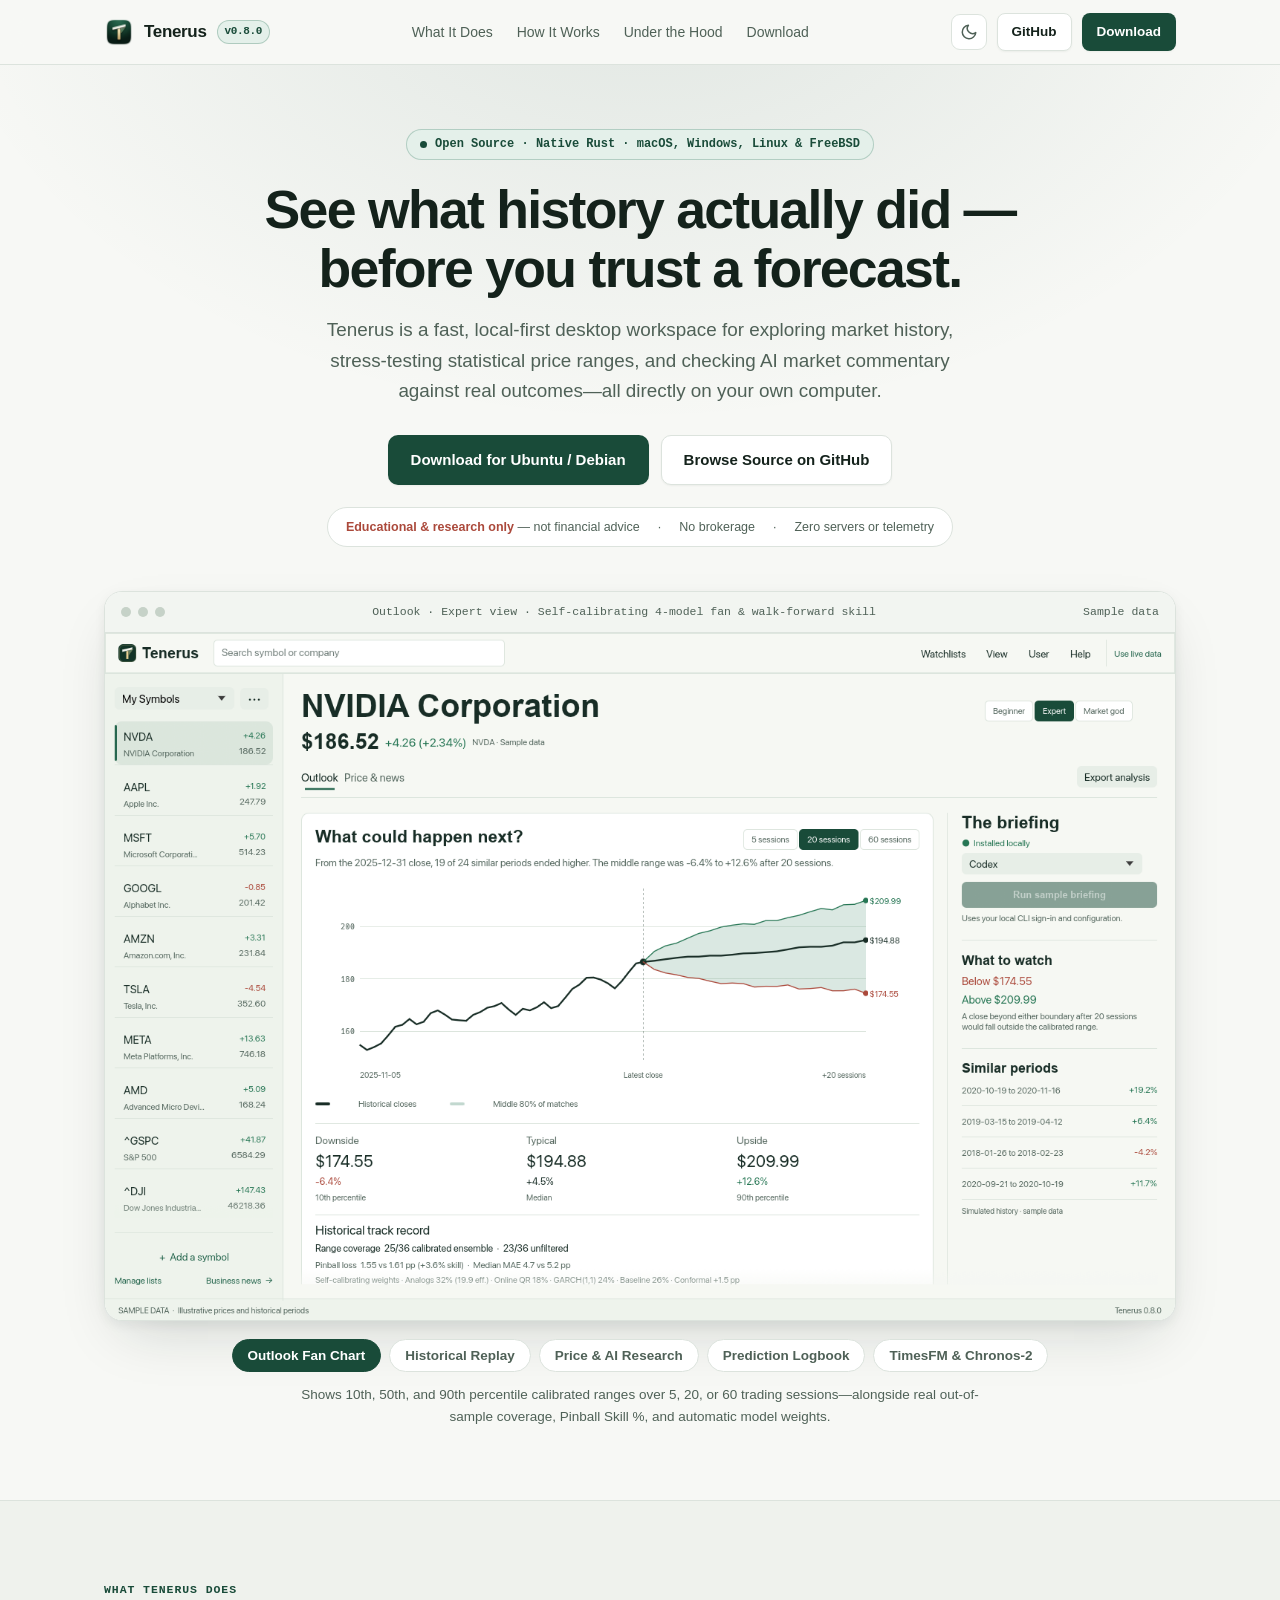
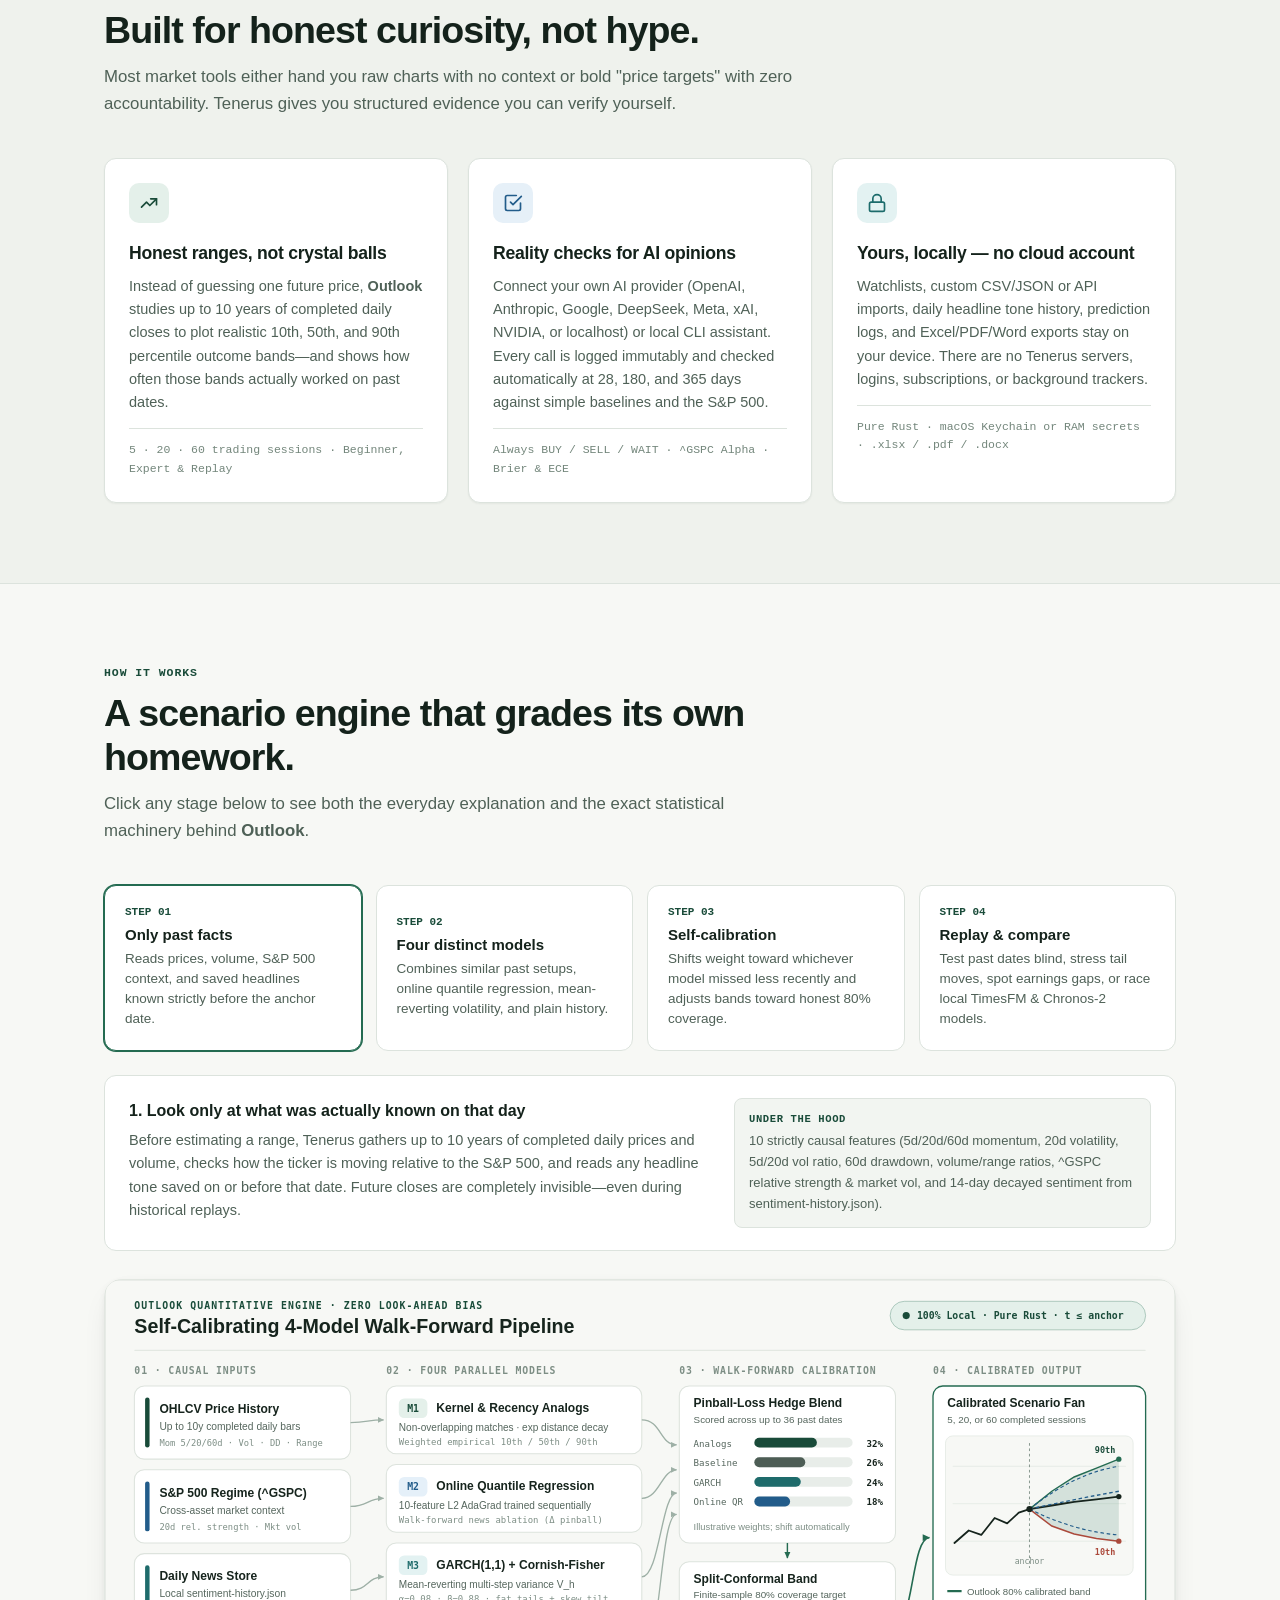
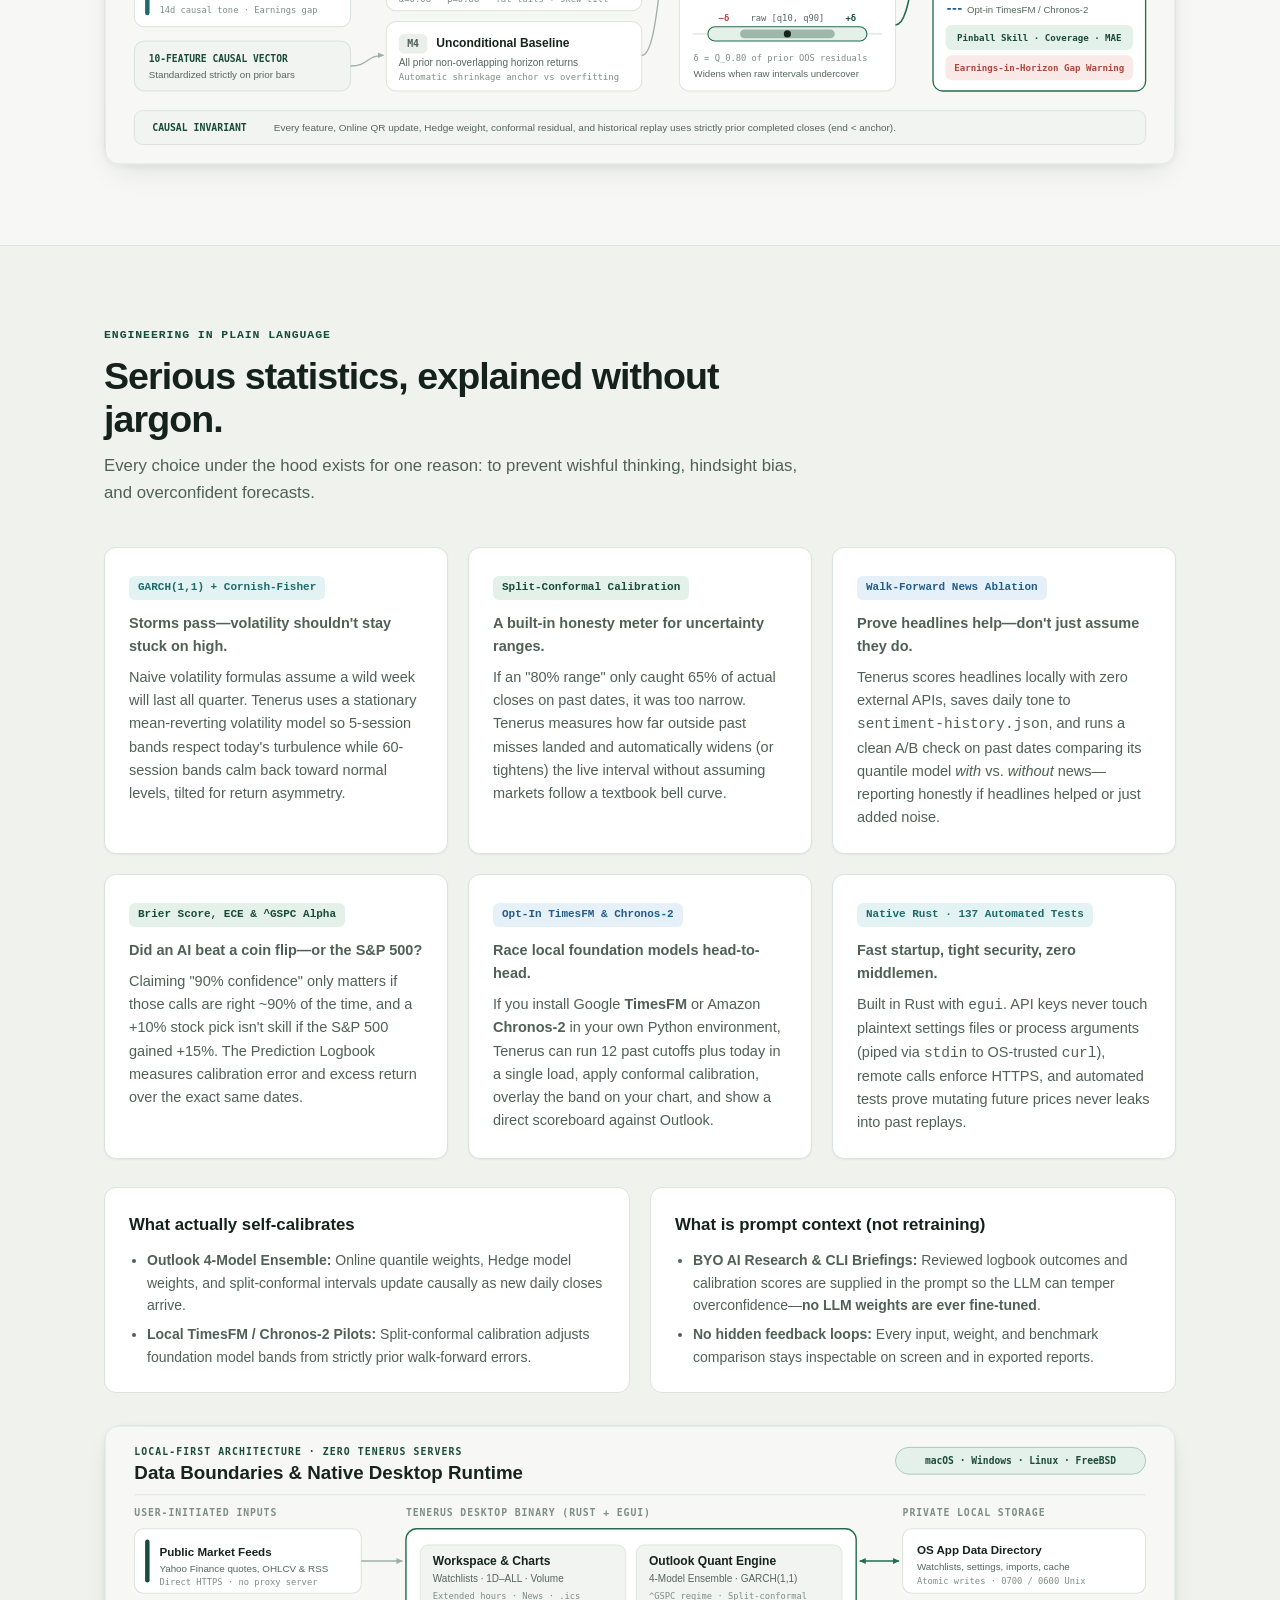
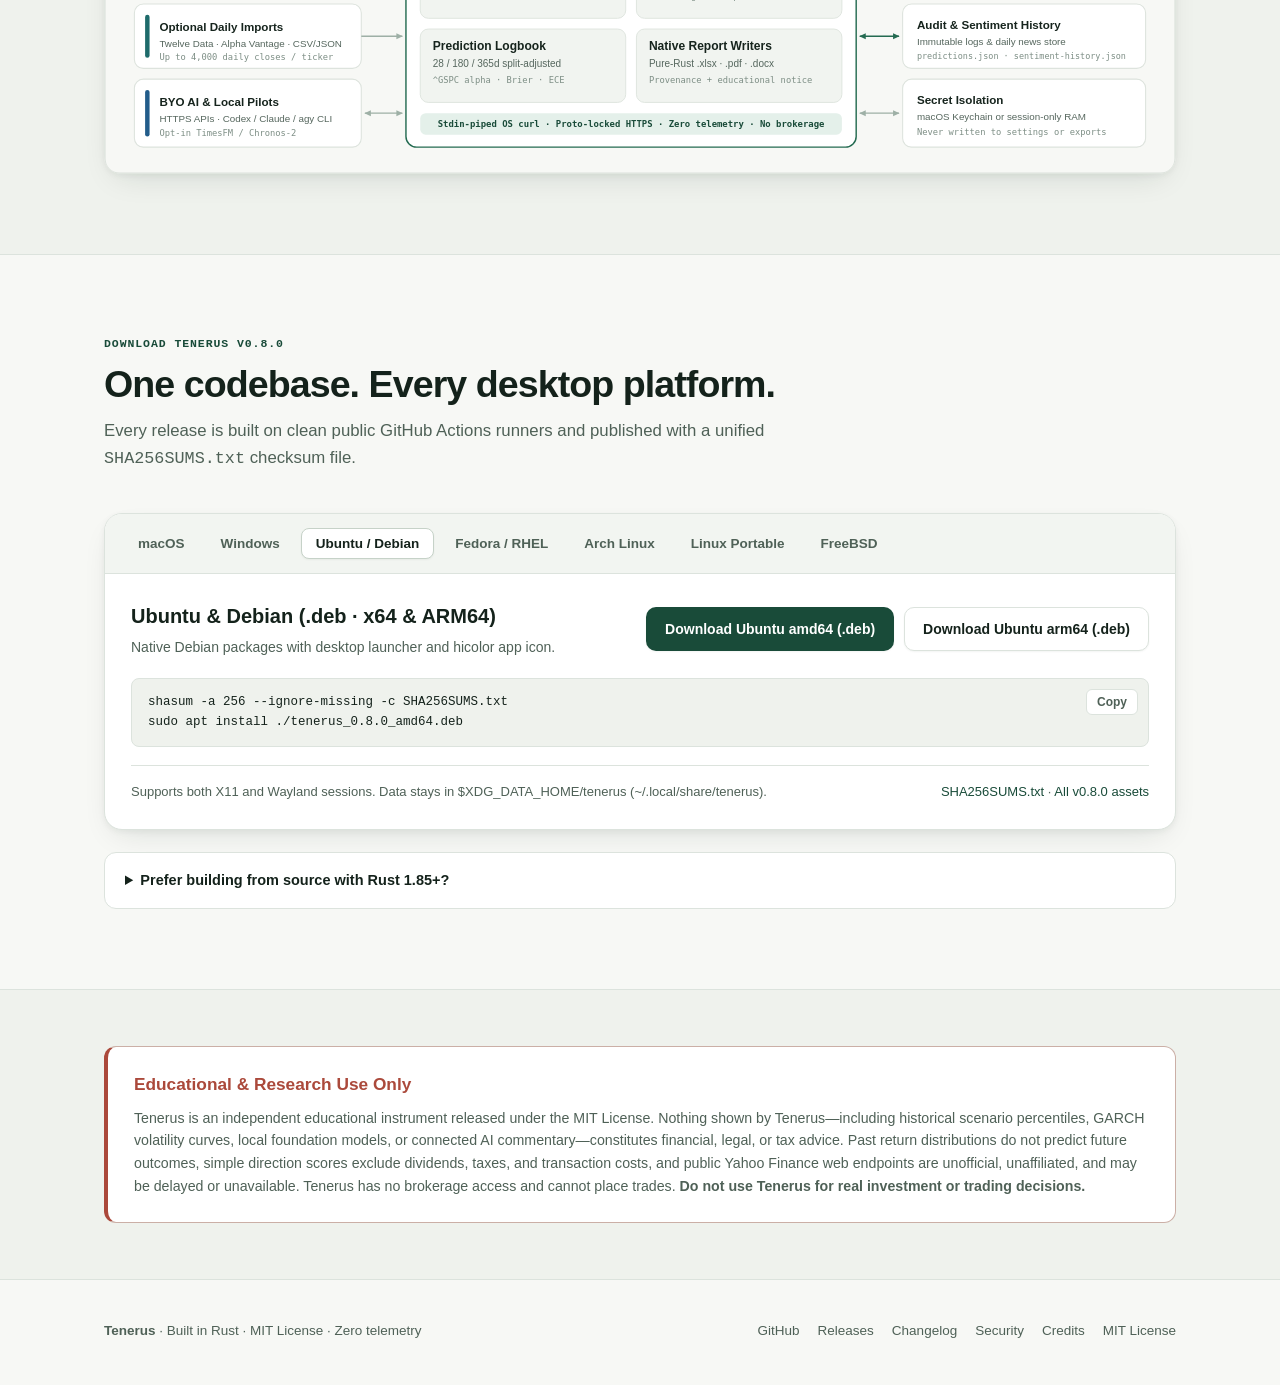
==== docs/index.html @ c1ab37b1 "Add GitHub Pages landing site in docs/ with interactive walkthrough and OS-aware downloads" ====
<!DOCTYPE html>
<html lang="en">
<head>
  <meta charset="utf-8" />
  <meta name="viewport" content="width=device-width, initial-scale=1" />
  <title>Tenerus — Local-First Market Research &amp; Self-Calibrating Scenario Workspace</title>
  <meta name="description" content="Explore historical price patterns, test self-calibrating statistical ranges out-of-sample, and audit AI market commentary against transparent baselines — locally in Rust on macOS, Windows, Linux, and FreeBSD. Educational use only." />
  <meta property="og:title" content="Tenerus — Local-First Market Research Workspace" />
  <meta property="og:description" content="Self-calibrating 4-model historical scenarios, Prediction Logbook with S&amp;P 500 alpha, and opt-in local TimesFM &amp; Chronos-2 pilots. Open source · MIT · Educational use only." />
  <meta property="og:type" content="website" />
  <meta property="og:url" content="https://bnelabs.github.io/tenerus/" />
  <meta property="og:image" content="https://bnelabs.github.io/tenerus/screenshots/outlook.png" />
  <link rel="icon" type="image/svg+xml" href="favicon.svg" />
  <link rel="apple-touch-icon" href="icon.png" />
  <script>
    (function () {
      try {
        var s = localStorage.getItem("tenerus-site-theme");
        var t = (s === "light" || s === "dark")
          ? s
          : (window.matchMedia && window.matchMedia("(prefers-color-scheme: dark)").matches ? "dark" : "light");
        document.documentElement.setAttribute("data-theme", t);
      } catch (e) {}
    })();
  </script>
  <link rel="stylesheet" href="styles.css" />
</head>
<body>
  <!-- ==================== NAVIGATION ==================== -->
  <header class="nav">
    <div class="container nav-inner">
      <a class="brand" href="#">
        <img src="icon.png" alt="Tenerus icon" width="30" height="30" />
        <span>Tenerus</span>
        <span class="version-pill">v0.8.0</span>
      </a>

      <nav class="nav-links" aria-label="Primary">
        <a href="#what-it-does">What It Does</a>
        <a href="#how-it-works">How It Works</a>
        <a href="#engineering">Under the Hood</a>
        <a href="#download">Download</a>
      </nav>

      <div class="nav-actions">
        <button id="theme-toggle" class="icon-btn" type="button" aria-label="Toggle color theme" title="Toggle color theme"></button>
        <a class="btn btn-secondary btn-sm nav-github" href="https://github.com/bnelabs/tenerus" target="_blank" rel="noopener">GitHub</a>
        <a class="btn btn-primary btn-sm" href="#download">Download</a>
      </div>
    </div>
  </header>

  <main>
    <!-- ==================== HERO ==================== -->
    <section class="hero">
      <div class="container">
        <div class="hero-copy">
          <div class="eyebrow">
            <span class="eyebrow-dot" aria-hidden="true"></span>
            Open Source · Native Rust · macOS, Windows, Linux &amp; FreeBSD
          </div>
          <h1>See what history actually did — before you trust a forecast.</h1>
          <p class="hero-lead">
            Tenerus is a fast, local-first desktop workspace for exploring market history, stress-testing statistical price ranges, and checking AI market commentary against real outcomes—all directly on your own computer.
          </p>
          <div class="hero-actions">
            <a id="hero-download-cta" class="btn btn-primary btn-lg" href="#download">Download Tenerus v0.8.0</a>
            <a class="btn btn-secondary btn-lg" href="https://github.com/bnelabs/tenerus" target="_blank" rel="noopener">Browse Source on GitHub</a>
          </div>
          <div class="trust-strip" role="note">
            <span><strong>Educational &amp; research only</strong> — not financial advice</span>
            <span class="trust-sep" aria-hidden="true">·</span>
            <span>No brokerage</span>
            <span class="trust-sep" aria-hidden="true">·</span>
            <span>Zero servers or telemetry</span>
          </div>
        </div>

        <!-- Interactive Live Workspace Preview -->
        <div class="showcase">
          <div class="app-frame">
            <div class="app-frame-bar">
              <div class="window-dots" aria-hidden="true">
                <span></span><span></span><span></span>
              </div>
              <div id="hero-caption" class="frame-caption">
                Outlook · Expert view · Self-calibrating 4-model fan &amp; walk-forward skill
              </div>
              <div class="frame-caption">Sample data</div>
            </div>
            <div class="app-frame-viewport">
              <img
                id="hero-screenshot"
                src="screenshots/outlook.png"
                alt="Tenerus Outlook view showing calibrated 4-model fan chart, walk-forward track record, and briefing rail"
                width="1440"
                height="900"
              />
            </div>
          </div>

          <div class="showcase-tabs" role="tablist" aria-label="Workspace screenshots">
            <button class="tab-pill active" type="button" role="tab" aria-selected="true" data-view="outlook">Outlook Fan Chart</button>
            <button class="tab-pill" type="button" role="tab" aria-selected="false" data-view="replay">Historical Replay</button>
            <button class="tab-pill" type="button" role="tab" aria-selected="false" data-view="prices">Price &amp; AI Research</button>
            <button class="tab-pill" type="button" role="tab" aria-selected="false" data-view="logbook">Prediction Logbook</button>
            <button class="tab-pill" type="button" role="tab" aria-selected="false" data-view="models">TimesFM &amp; Chronos-2</button>
          </div>
          <p id="hero-note" class="showcase-note">
            Shows 10th, 50th, and 90th percentile calibrated ranges over 5, 20, or 60 trading sessions—alongside real out-of-sample coverage, Pinball Skill %, and automatic model weights.
          </p>
        </div>
      </div>
    </section>

    <!-- ==================== WHAT IT DOES ==================== -->
    <section id="what-it-does" class="section section-alt">
      <div class="container">
        <div class="section-header">
          <div class="section-kicker">What Tenerus Does</div>
          <h2>Built for honest curiosity, not hype.</h2>
          <p class="section-lead">
            Most market tools either hand you raw charts with no context or bold "price targets" with zero accountability. Tenerus gives you structured evidence you can verify yourself.
          </p>
        </div>

        <div class="grid-3">
          <article class="card">
            <div class="card-icon" aria-hidden="true">
              <svg width="20" height="20" viewBox="0 0 24 24" fill="none" stroke="currentColor" stroke-width="2" stroke-linecap="round" stroke-linejoin="round"><path d="M3 17l6-6 4 4 8-8"/><path d="M14 7h7v7"/></svg>
            </div>
            <h3>Honest ranges, not crystal balls</h3>
            <p>
              Instead of guessing one future price, <strong>Outlook</strong> studies up to 10 years of completed daily closes to plot realistic 10th, 50th, and 90th percentile outcome bands—and shows how often those bands actually worked on past dates.
            </p>
            <div class="card-meta">5 · 20 · 60 trading sessions · Beginner, Expert &amp; Replay</div>
          </article>

          <article class="card">
            <div class="card-icon blue" aria-hidden="true">
              <svg width="20" height="20" viewBox="0 0 24 24" fill="none" stroke="currentColor" stroke-width="2" stroke-linecap="round" stroke-linejoin="round"><path d="M9 11l3 3L22 4"/><path d="M21 12v7a2 2 0 0 1-2 2H5a2 2 0 0 1-2-2V5a2 2 0 0 1 2-2h11"/></svg>
            </div>
            <h3>Reality checks for AI opinions</h3>
            <p>
              Connect your own AI provider (OpenAI, Anthropic, Google, DeepSeek, Meta, xAI, NVIDIA, or localhost) or local CLI assistant. Every call is logged immutably and checked automatically at 28, 180, and 365 days against simple baselines and the S&amp;P 500.
            </p>
            <div class="card-meta">Always BUY / SELL / WAIT · ^GSPC Alpha · Brier &amp; ECE</div>
          </article>

          <article class="card">
            <div class="card-icon teal" aria-hidden="true">
              <svg width="20" height="20" viewBox="0 0 24 24" fill="none" stroke="currentColor" stroke-width="2" stroke-linecap="round" stroke-linejoin="round"><rect x="3" y="11" width="18" height="11" rx="2"/><path d="M7 11V7a5 5 0 0 1 10 0v4"/></svg>
            </div>
            <h3>Yours, locally — no cloud account</h3>
            <p>
              Watchlists, custom CSV/JSON or API imports, daily headline tone history, prediction logs, and Excel/PDF/Word exports stay on your device. There are no Tenerus servers, logins, subscriptions, or background trackers.
            </p>
            <div class="card-meta">Pure Rust · macOS Keychain or RAM secrets · .xlsx / .pdf / .docx</div>
          </article>
        </div>
      </div>
    </section>

    <!-- ==================== HOW IT WORKS ==================== -->
    <section id="how-it-works" class="section">
      <div class="container">
        <div class="section-header">
          <div class="section-kicker">How It Works</div>
          <h2>A scenario engine that grades its own homework.</h2>
          <p class="section-lead">
            Click any stage below to see both the everyday explanation and the exact statistical machinery behind <strong>Outlook</strong>.
          </p>
        </div>

        <div class="steps-grid">
          <button class="step-card active" type="button" data-step="0" aria-pressed="true">
            <div class="step-num">STEP 01</div>
            <h3>Only past facts</h3>
            <p>Reads prices, volume, S&amp;P 500 context, and saved headlines known strictly before the anchor date.</p>
          </button>
          <button class="step-card" type="button" data-step="1" aria-pressed="false">
            <div class="step-num">STEP 02</div>
            <h3>Four distinct models</h3>
            <p>Combines similar past setups, online quantile regression, mean-reverting volatility, and plain history.</p>
          </button>
          <button class="step-card" type="button" data-step="2" aria-pressed="false">
            <div class="step-num">STEP 03</div>
            <h3>Self-calibration</h3>
            <p>Shifts weight toward whichever model missed less recently and adjusts bands toward honest 80% coverage.</p>
          </button>
          <button class="step-card" type="button" data-step="3" aria-pressed="false">
            <div class="step-num">STEP 04</div>
            <h3>Replay &amp; compare</h3>
            <p>Test past dates blind, stress tail moves, spot earnings gaps, or race local TimesFM &amp; Chronos-2 models.</p>
          </button>
        </div>

        <div class="step-detail" aria-live="polite">
          <div class="step-detail-main">
            <h4 id="step-detail-title">1. Look only at what was actually known on that day</h4>
            <p id="step-detail-plain">
              Before estimating a range, Tenerus gathers up to 10 years of completed daily prices and volume, checks how the ticker is moving relative to the S&amp;P 500, and reads any headline tone saved on or before that date. Future closes are completely invisible—even during historical replays.
            </p>
          </div>
          <div class="step-detail-eng">
            <span>Under the hood</span>
            <p id="step-detail-eng">
              10 strictly causal features (5d/20d/60d momentum, 20d volatility, 5d/20d vol ratio, 60d drawdown, volume/range ratios, ^GSPC relative strength &amp; market vol, and 14-day decayed sentiment from sentiment-history.json).
            </p>
          </div>
        </div>

        <div class="diagram-wrap">
          <img
            src="diagrams/outlook-pipeline-light.svg"
            data-light="diagrams/outlook-pipeline-light.svg"
            data-dark="diagrams/outlook-pipeline-dark.svg"
            alt="Tenerus self-calibrating 4-model walk-forward Outlook pipeline"
            width="1200"
            height="545"
          />
        </div>
      </div>
    </section>

    <!-- ==================== UNDER THE HOOD (PLAIN-LANGUAGE ENGINEERING) ==================== -->
    <section id="engineering" class="section section-alt">
      <div class="container">
        <div class="section-header">
          <div class="section-kicker">Engineering in Plain Language</div>
          <h2>Serious statistics, explained without jargon.</h2>
          <p class="section-lead">
            Every choice under the hood exists for one reason: to prevent wishful thinking, hindsight bias, and overconfident forecasts.
          </p>
        </div>

        <div class="grid-3">
          <article class="card">
            <span class="eng-tag teal">GARCH(1,1) + Cornish-Fisher</span>
            <p class="eng-plain">Storms pass—volatility shouldn't stay stuck on high.</p>
            <p>
              Naive volatility formulas assume a wild week will last all quarter. Tenerus uses a stationary mean-reverting volatility model so 5-session bands respect today's turbulence while 60-session bands calm back toward normal levels, tilted for return asymmetry.
            </p>
          </article>

          <article class="card">
            <span class="eng-tag">Split-Conformal Calibration</span>
            <p class="eng-plain">A built-in honesty meter for uncertainty ranges.</p>
            <p>
              If an "80% range" only caught 65% of actual closes on past dates, it was too narrow. Tenerus measures how far outside past misses landed and automatically widens (or tightens) the live interval without assuming markets follow a textbook bell curve.
            </p>
          </article>

          <article class="card">
            <span class="eng-tag blue">Walk-Forward News Ablation</span>
            <p class="eng-plain">Prove headlines help—don't just assume they do.</p>
            <p>
              Tenerus scores headlines locally with zero external APIs, saves daily tone to <code>sentiment-history.json</code>, and runs a clean A/B check on past dates comparing its quantile model <em>with</em> vs. <em>without</em> news—reporting honestly if headlines helped or just added noise.
            </p>
          </article>

          <article class="card">
            <span class="eng-tag">Brier Score, ECE &amp; ^GSPC Alpha</span>
            <p class="eng-plain">Did an AI beat a coin flip—or the S&amp;P 500?</p>
            <p>
              Claiming "90% confidence" only matters if those calls are right ~90% of the time, and a +10% stock pick isn't skill if the S&amp;P 500 gained +15%. The Prediction Logbook measures calibration error and excess return over the exact same dates.
            </p>
          </article>

          <article class="card">
            <span class="eng-tag blue">Opt-In TimesFM &amp; Chronos-2</span>
            <p class="eng-plain">Race local foundation models head-to-head.</p>
            <p>
              If you install Google <strong>TimesFM</strong> or Amazon <strong>Chronos-2</strong> in your own Python environment, Tenerus can run 12 past cutoffs plus today in a single load, apply conformal calibration, overlay the band on your chart, and show a direct scoreboard against Outlook.
            </p>
          </article>

          <article class="card">
            <span class="eng-tag teal">Native Rust · 137 Automated Tests</span>
            <p class="eng-plain">Fast startup, tight security, zero middlemen.</p>
            <p>
              Built in Rust with <code>egui</code>. API keys never touch plaintext settings files or process arguments (piped via <code>stdin</code> to OS-trusted <code>curl</code>), remote calls enforce HTTPS, and automated tests prove mutating future prices never leaks into past replays.
            </p>
          </article>
        </div>

        <div class="compare-box">
          <div class="compare-card">
            <h3>What actually self-calibrates</h3>
            <ul class="compare-list">
              <li><strong>Outlook 4-Model Ensemble:</strong> Online quantile weights, Hedge model weights, and split-conformal intervals update causally as new daily closes arrive.</li>
              <li><strong>Local TimesFM / Chronos-2 Pilots:</strong> Split-conformal calibration adjusts foundation model bands from strictly prior walk-forward errors.</li>
            </ul>
          </div>
          <div class="compare-card">
            <h3>What is prompt context (not retraining)</h3>
            <ul class="compare-list">
              <li><strong>BYO AI Research &amp; CLI Briefings:</strong> Reviewed logbook outcomes and calibration scores are supplied in the prompt so the LLM can temper overconfidence—<strong>no LLM weights are ever fine-tuned</strong>.</li>
              <li><strong>No hidden feedback loops:</strong> Every input, weight, and benchmark comparison stays inspectable on screen and in exported reports.</li>
            </ul>
          </div>
        </div>

        <div class="diagram-wrap" style="margin-top: 32px;">
          <img
            src="diagrams/architecture-light.svg"
            data-light="diagrams/architecture-light.svg"
            data-dark="diagrams/architecture-dark.svg"
            alt="Tenerus local-first cross-platform desktop architecture and private local storage"
            width="1200"
            height="390"
          />
        </div>
      </div>
    </section>

    <!-- ==================== DOWNLOAD ==================== -->
    <section id="download" class="section">
      <div class="container">
        <div class="section-header">
          <div class="section-kicker">Download Tenerus v0.8.0</div>
          <h2>One codebase. Every desktop platform.</h2>
          <p class="section-lead">
            Every release is built on clean public GitHub Actions runners and published with a unified <code>SHA256SUMS.txt</code> checksum file.
          </p>
        </div>

        <div class="dl-panel">
          <div class="os-tabs" role="tablist" aria-label="Operating system">
            <button class="os-tab active" type="button" role="tab" aria-selected="true" data-os="macos">macOS</button>
            <button class="os-tab" type="button" role="tab" aria-selected="false" data-os="windows">Windows</button>
            <button class="os-tab" type="button" role="tab" aria-selected="false" data-os="ubuntu">Ubuntu / Debian</button>
            <button class="os-tab" type="button" role="tab" aria-selected="false" data-os="fedora">Fedora / RHEL</button>
            <button class="os-tab" type="button" role="tab" aria-selected="false" data-os="arch">Arch Linux</button>
            <button class="os-tab" type="button" role="tab" aria-selected="false" data-os="linux">Linux Portable</button>
            <button class="os-tab" type="button" role="tab" aria-selected="false" data-os="freebsd">FreeBSD</button>
          </div>

          <div class="dl-body">
            <div class="dl-header">
              <div>
                <h3 id="dl-title">macOS (Apple Silicon · macOS 13+)</h3>
                <p id="dl-subtitle">Native arm64 .app bundle with macOS Keychain support and Core Graphics PDF export.</p>
              </div>
              <div id="dl-buttons" class="dl-buttons"></div>
            </div>

            <div class="code-block">
              <button class="copy-btn" type="button" data-copy-target="dl-cmd">Copy</button>
              <pre style="margin: 0;"><code id="dl-cmd"></code></pre>
            </div>

            <div class="dl-footnote">
              <span id="dl-note"></span>
              <span>
                <a href="https://github.com/bnelabs/tenerus/releases/download/v0.8.0/SHA256SUMS.txt">SHA256SUMS.txt</a> ·
                <a href="https://github.com/bnelabs/tenerus/releases/tag/v0.8.0" target="_blank" rel="noopener">All v0.8.0 assets</a>
              </span>
            </div>
          </div>
        </div>

        <details class="source-details">
          <summary>Prefer building from source with Rust 1.85+?</summary>
          <div class="code-block">
            <button class="copy-btn" type="button" data-copy-target="src-cmd">Copy</button>
            <pre style="margin: 0;"><code id="src-cmd">git clone https://github.com/bnelabs/tenerus.git
cd tenerus
cargo test          # Run all 137 offline unit &amp; headless UI tests
cargo run -- --demo # Explore immediately in offline sample mode</code></pre>
          </div>
        </details>
      </div>
    </section>

    <!-- ==================== EDUCATIONAL NOTICE ==================== -->
    <section class="section section-alt" style="padding: 56px 0;">
      <div class="container">
        <div class="caution-card">
          <h3>Educational &amp; Research Use Only</h3>
          <p>
            Tenerus is an independent educational instrument released under the MIT License. Nothing shown by Tenerus—including historical scenario percentiles, GARCH volatility curves, local foundation models, or connected AI commentary—constitutes financial, legal, or tax advice. Past return distributions do not predict future outcomes, simple direction scores exclude dividends, taxes, and transaction costs, and public Yahoo Finance web endpoints are unofficial, unaffiliated, and may be delayed or unavailable. Tenerus has no brokerage access and cannot place trades. <strong>Do not use Tenerus for real investment or trading decisions.</strong>
          </p>
        </div>
      </div>
    </section>
  </main>

  <!-- ==================== FOOTER ==================== -->
  <footer class="footer">
    <div class="container footer-inner">
      <div>
        <strong>Tenerus</strong> · Built in Rust · MIT License · Zero telemetry
      </div>
      <div class="footer-links">
        <a href="https://github.com/bnelabs/tenerus" target="_blank" rel="noopener">GitHub</a>
        <a href="https://github.com/bnelabs/tenerus/releases" target="_blank" rel="noopener">Releases</a>
        <a href="https://github.com/bnelabs/tenerus/blob/main/CHANGELOG.md" target="_blank" rel="noopener">Changelog</a>
        <a href="https://github.com/bnelabs/tenerus/blob/main/SECURITY.md" target="_blank" rel="noopener">Security</a>
        <a href="https://github.com/bnelabs/tenerus/blob/main/CREDITS.md" target="_blank" rel="noopener">Credits</a>
        <a href="https://github.com/bnelabs/tenerus/blob/main/LICENSE" target="_blank" rel="noopener">MIT License</a>
      </div>
    </div>
  </footer>

  <script src="app.js"></script>
</body>
</html>
---- docs/styles.css ----
/* Tenerus — Local-First Market Research Workspace
 * Self-contained stylesheet · Zero third-party CDNs or trackers.
 */

:root {
  color-scheme: light;
  --bg: #f7f8f5;
  --bg-subtle: #eff2ed;
  --surface: #ffffff;
  --surface-alt: #f2f5f1;
  --border: #dce3dd;
  --border-strong: #c6d2c8;
  --text: #14221b;
  --muted: #4f6157;
  --faint: #73867b;

  --accent: #194b39;
  --accent-hover: #133b2c;
  --accent-soft: #e4f0ea;
  --accent-ink: #ffffff;
  --accent-stroke: #246b51;

  --blue: #225c8a;
  --blue-soft: #e6f0f8;
  --teal: #1c6b6b;
  --teal-soft: #e3f2f2;
  --red: #ab493b;
  --red-soft: #faeae7;

  --nav-bg: rgba(247, 248, 245, 0.84);
  --shadow-sm: 0 1px 2px rgba(17, 36, 27, 0.05);
  --shadow-md: 0 12px 32px -12px rgba(17, 36, 27, 0.14), 0 2px 6px rgba(17, 36, 27, 0.05);
  --shadow-lg: 0 24px 56px -18px rgba(17, 36, 27, 0.18), 0 4px 12px rgba(17, 36, 27, 0.06);

  --radius-sm: 8px;
  --radius-md: 12px;
  --radius-lg: 18px;
  --font-sans: -apple-system, BlinkMacSystemFont, "Segoe UI", Roboto, Helvetica, Arial, sans-serif;
  --font-mono: ui-monospace, SFMono-Regular, Menlo, Monaco, Consolas, monospace;
}

[data-theme="dark"] {
  color-scheme: dark;
  --bg: #0c1310;
  --bg-subtle: #111b17;
  --surface: #141f1b;
  --surface-alt: #1a2822;
  --border: #23332b;
  --border-strong: #31473d;
  --text: #eef4f0;
  --muted: #9eb3a8;
  --faint: #73887d;

  --accent: #3fb583;
  --accent-hover: #53c796;
  --accent-soft: #163326;
  --accent-ink: #081510;
  --accent-stroke: #4cc38f;

  --blue: #6db3ec;
  --blue-soft: #15293c;
  --teal: #4ec4bf;
  --teal-soft: #133030;
  --red: #e57d6e;
  --red-soft: #331c19;

  --nav-bg: rgba(12, 19, 16, 0.84);
  --shadow-sm: 0 1px 2px rgba(0, 0, 0, 0.25);
  --shadow-md: 0 14px 36px -12px rgba(0, 0, 0, 0.45);
  --shadow-lg: 0 26px 64px -18px rgba(0, 0, 0, 0.62);
}

*,
*::before,
*::after {
  box-sizing: border-box;
}

.theme-switching *,
.theme-switching *::before,
.theme-switching *::after {
  transition: none !important;
}

html {
  scroll-behavior: smooth;
  -webkit-font-smoothing: antialiased;
  text-rendering: optimizeLegibility;
}

body {
  margin: 0;
  font-family: var(--font-sans);
  background: var(--bg);
  color: var(--text);
  line-height: 1.6;
  font-size: 16px;
}

img {
  max-width: 100%;
  height: auto;
  display: block;
}

a {
  color: var(--accent);
  text-decoration: none;
}

a:hover {
  text-decoration: underline;
}

:focus-visible {
  outline: 2px solid var(--accent);
  outline-offset: 2px;
  border-radius: 4px;
}

.container {
  width: 100%;
  max-width: 1120px;
  margin: 0 auto;
  padding: 0 24px;
}

/* ==================== NAVIGATION ==================== */
.nav {
  position: sticky;
  top: 0;
  z-index: 40;
  background: var(--nav-bg);
  backdrop-filter: blur(14px);
  -webkit-backdrop-filter: blur(14px);
  border-bottom: 1px solid var(--border);
}

.nav-inner {
  display: flex;
  align-items: center;
  justify-content: space-between;
  gap: 20px;
  height: 64px;
}

.brand {
  display: inline-flex;
  align-items: center;
  gap: 10px;
  color: var(--text);
  font-weight: 700;
  font-size: 17px;
  letter-spacing: -0.02em;
}

.brand:hover {
  text-decoration: none;
}

.brand img {
  width: 30px;
  height: 30px;
  border-radius: 7px;
}

.version-pill {
  font-family: var(--font-mono);
  font-size: 11px;
  font-weight: 600;
  padding: 2px 7px;
  border-radius: 999px;
  background: var(--accent-soft);
  color: var(--accent);
  border: 1px solid color-mix(in srgb, var(--accent-stroke) 28%, transparent);
}

.nav-links {
  display: flex;
  align-items: center;
  gap: 24px;
}

.nav-links a {
  color: var(--muted);
  font-size: 14px;
  font-weight: 500;
  transition: color 0.15s ease;
}

.nav-links a:hover {
  color: var(--text);
  text-decoration: none;
}

.nav-actions {
  display: flex;
  align-items: center;
  gap: 10px;
}

.icon-btn {
  display: inline-flex;
  align-items: center;
  justify-content: center;
  width: 36px;
  height: 36px;
  border-radius: 9px;
  border: 1px solid var(--border);
  background: var(--surface);
  color: var(--muted);
  cursor: pointer;
  transition: border-color 0.15s ease, color 0.15s ease, background 0.15s ease;
}

.icon-btn:hover {
  border-color: var(--border-strong);
  color: var(--text);
}

/* ==================== BUTTONS ==================== */
.btn {
  display: inline-flex;
  align-items: center;
  justify-content: center;
  gap: 8px;
  font-family: var(--font-sans);
  font-size: 14px;
  font-weight: 600;
  padding: 10px 18px;
  border-radius: 10px;
  border: 1px solid transparent;
  cursor: pointer;
  transition: background 0.15s ease, border-color 0.15s ease, transform 0.12s ease;
  text-decoration: none;
  white-space: nowrap;
}

.btn:hover {
  text-decoration: none;
}

.btn-primary {
  background: var(--accent);
  color: var(--accent-ink);
  box-shadow: var(--shadow-sm);
}

.btn-primary:hover {
  background: var(--accent-hover);
  transform: translateY(-1px);
}

.btn-secondary {
  background: var(--surface);
  color: var(--text);
  border-color: var(--border);
  box-shadow: var(--shadow-sm);
}

.btn-secondary:hover {
  border-color: var(--border-strong);
  background: var(--surface-alt);
}

.btn-sm {
  padding: 7px 14px;
  font-size: 13.5px;
  border-radius: 8px;
}

.btn-lg {
  padding: 12px 22px;
  font-size: 15px;
}

/* ==================== HERO ==================== */
.hero {
  padding: 64px 0 72px;
  background:
    radial-gradient(ellipse 80% 50% at 50% -10%, color-mix(in srgb, var(--accent) 11%, transparent), transparent 70%);
}

.hero-copy {
  max-width: 780px;
  margin: 0 auto;
  text-align: center;
}

.eyebrow {
  display: inline-flex;
  align-items: center;
  gap: 8px;
  font-family: var(--font-mono);
  font-size: 12px;
  font-weight: 600;
  color: var(--accent);
  background: var(--accent-soft);
  border: 1px solid color-mix(in srgb, var(--accent-stroke) 26%, transparent);
  padding: 5px 13px;
  border-radius: 999px;
  margin-bottom: 20px;
}

.eyebrow-dot {
  width: 7px;
  height: 7px;
  flex-shrink: 0;
  border-radius: 50%;
  background: var(--accent);
}

.hero h1 {
  margin: 0 0 18px;
  font-size: clamp(2.2rem, 4.4vw, 3.35rem);
  line-height: 1.09;
  letter-spacing: -0.032em;
  font-weight: 800;
}

.hero-lead {
  margin: 0 auto 28px;
  max-width: 650px;
  font-size: clamp(1.03rem, 1.6vw, 1.18rem);
  color: var(--muted);
  line-height: 1.62;
}

.hero-actions {
  display: flex;
  flex-wrap: wrap;
  justify-content: center;
  gap: 12px;
  margin-bottom: 22px;
}

.trust-strip {
  display: inline-flex;
  flex-wrap: wrap;
  justify-content: center;
  gap: 8px 18px;
  font-size: 12.5px;
  color: var(--muted);
  padding: 9px 18px;
  border-radius: 999px;
  background: var(--surface);
  border: 1px solid var(--border);
}

.trust-strip strong {
  color: var(--red);
  font-weight: 650;
}

/* Hero Interactive App Frame */
.showcase {
  margin-top: 44px;
}

.app-frame {
  border-radius: var(--radius-lg);
  overflow: hidden;
  border: 1px solid var(--border);
  background: var(--surface);
  box-shadow: var(--shadow-lg);
}

.app-frame-bar {
  display: flex;
  align-items: center;
  justify-content: space-between;
  gap: 12px;
  padding: 11px 16px;
  background: var(--surface-alt);
  border-bottom: 1px solid var(--border);
}

.window-dots {
  display: inline-flex;
  gap: 7px;
}

.window-dots span {
  width: 10px;
  height: 10px;
  border-radius: 50%;
  background: var(--border-strong);
}

.frame-caption {
  font-family: var(--font-mono);
  font-size: 11.5px;
  color: var(--muted);
  overflow: hidden;
  text-overflow: ellipsis;
  white-space: nowrap;
}

.app-frame-viewport {
  position: relative;
  background: var(--bg-subtle);
}

.app-frame-viewport img {
  width: 100%;
  display: block;
}

.showcase-tabs {
  display: flex;
  flex-wrap: wrap;
  justify-content: center;
  gap: 8px;
  margin-top: 18px;
}

.tab-pill {
  font-family: var(--font-sans);
  font-size: 13.5px;
  font-weight: 600;
  padding: 8px 15px;
  border-radius: 999px;
  border: 1px solid var(--border);
  background: var(--surface);
  color: var(--muted);
  cursor: pointer;
  transition: all 0.15s ease;
}

.tab-pill:hover {
  border-color: var(--border-strong);
  color: var(--text);
}

.tab-pill.active {
  background: var(--accent);
  color: var(--accent-ink);
  border-color: var(--accent);
}

.showcase-note {
  text-align: center;
  margin: 12px auto 0;
  max-width: 720px;
  font-size: 13.5px;
  color: var(--muted);
}

/* ==================== SECTIONS ==================== */
.section {
  padding: 80px 0;
  border-top: 1px solid var(--border);
}

.section-alt {
  background: var(--bg-subtle);
}

.section-header {
  max-width: 700px;
  margin-bottom: 40px;
}

.section-kicker {
  font-family: var(--font-mono);
  font-size: 11.5px;
  font-weight: 700;
  letter-spacing: 0.08em;
  text-transform: uppercase;
  color: var(--accent);
  margin-bottom: 10px;
}

.section h2 {
  margin: 0 0 12px;
  font-size: clamp(1.65rem, 3vw, 2.35rem);
  line-height: 1.15;
  letter-spacing: -0.025em;
  font-weight: 750;
}

.section-lead {
  margin: 0;
  font-size: 1.05rem;
  color: var(--muted);
}

/* ==================== PILLAR CARDS ==================== */
.grid-3 {
  display: grid;
  grid-template-columns: repeat(3, minmax(0, 1fr));
  gap: 20px;
}

.grid-2 {
  display: grid;
  grid-template-columns: repeat(2, minmax(0, 1fr));
  gap: 20px;
}

.card {
  background: var(--surface);
  border: 1px solid var(--border);
  border-radius: var(--radius-md);
  padding: 24px;
  box-shadow: var(--shadow-sm);
}

.card-icon {
  width: 40px;
  height: 40px;
  border-radius: 10px;
  display: inline-flex;
  align-items: center;
  justify-content: center;
  background: var(--accent-soft);
  color: var(--accent);
  margin-bottom: 16px;
}

.card-icon.blue {
  background: var(--blue-soft);
  color: var(--blue);
}

.card-icon.teal {
  background: var(--teal-soft);
  color: var(--teal);
}

.card h3 {
  margin: 0 0 8px;
  font-size: 1.1rem;
  letter-spacing: -0.015em;
  font-weight: 700;
}

.card p {
  margin: 0;
  font-size: 14.5px;
  color: var(--muted);
}

.card-meta {
  margin-top: 14px;
  padding-top: 12px;
  border-top: 1px solid var(--border);
  font-family: var(--font-mono);
  font-size: 11.5px;
  color: var(--faint);
}

/* ==================== STEPPER (HOW IT WORKS) ==================== */
.steps-grid {
  display: grid;
  grid-template-columns: repeat(4, minmax(0, 1fr));
  gap: 14px;
  margin-bottom: 24px;
}

.step-card {
  background: var(--surface);
  border: 1px solid var(--border);
  border-radius: var(--radius-md);
  padding: 20px;
  text-align: left;
  cursor: pointer;
  transition: border-color 0.15s ease, box-shadow 0.15s ease, transform 0.12s ease;
  font-family: var(--font-sans);
  color: var(--text);
}

.step-card:hover {
  border-color: var(--border-strong);
  transform: translateY(-2px);
}

.step-card.active {
  border-color: var(--accent-stroke);
  box-shadow: 0 0 0 1px var(--accent-stroke), var(--shadow-sm);
}

.step-num {
  font-family: var(--font-mono);
  font-size: 11px;
  font-weight: 700;
  color: var(--accent);
  margin-bottom: 8px;
}

.step-card h3 {
  margin: 0 0 6px;
  font-size: 15px;
  font-weight: 700;
}

.step-card p {
  margin: 0;
  font-size: 13.5px;
  color: var(--muted);
  line-height: 1.5;
}

.step-detail {
  background: var(--surface);
  border: 1px solid var(--border);
  border-radius: var(--radius-md);
  padding: 22px 24px;
  margin-bottom: 28px;
  display: flex;
  flex-wrap: wrap;
  align-items: flex-start;
  justify-content: space-between;
  gap: 16px 28px;
}

.step-detail-main {
  flex: 1 1 460px;
}

.step-detail-main h4 {
  margin: 0 0 6px;
  font-size: 16px;
  font-weight: 700;
}

.step-detail-main p {
  margin: 0;
  font-size: 14.5px;
  color: var(--muted);
}

.step-detail-eng {
  flex: 1 1 300px;
  background: var(--surface-alt);
  border: 1px solid var(--border);
  border-radius: var(--radius-sm);
  padding: 12px 14px;
}

.step-detail-eng span {
  display: block;
  font-family: var(--font-mono);
  font-size: 10.5px;
  font-weight: 700;
  letter-spacing: 0.06em;
  text-transform: uppercase;
  color: var(--accent);
  margin-bottom: 4px;
}

.step-detail-eng p {
  margin: 0;
  font-size: 13px;
  color: var(--muted);
}

.diagram-wrap {
  border-radius: var(--radius-lg);
  overflow: hidden;
  box-shadow: var(--shadow-md);
}

.diagram-wrap img {
  width: 100%;
  display: block;
}

/* ==================== ENGINEERING CARDS ==================== */
.eng-tag {
  display: inline-block;
  font-family: var(--font-mono);
  font-size: 11px;
  font-weight: 600;
  padding: 3px 9px;
  border-radius: 6px;
  background: var(--accent-soft);
  color: var(--accent);
  margin-bottom: 12px;
}

.eng-tag.blue {
  background: var(--blue-soft);
  color: var(--blue);
}

.eng-tag.teal {
  background: var(--teal-soft);
  color: var(--teal);
}

.eng-plain {
  font-size: 15px;
  font-weight: 600;
  color: var(--text);
  margin: 0 0 8px !important;
}

/* ==================== HONEST BOUNDARY COMPARISON ==================== */
.compare-box {
  margin-top: 28px;
  display: grid;
  grid-template-columns: repeat(2, minmax(0, 1fr));
  gap: 20px;
}

.compare-card {
  background: var(--surface);
  border: 1px solid var(--border);
  border-radius: var(--radius-md);
  padding: 24px;
}

.compare-card h3 {
  margin: 0 0 10px;
  font-size: 1.05rem;
}

.compare-list {
  margin: 0;
  padding-left: 18px;
  color: var(--muted);
  font-size: 14px;
}

.compare-list li {
  margin-bottom: 7px;
}

.compare-list li:last-child {
  margin-bottom: 0;
}

/* ==================== DOWNLOAD PANEL ==================== */
.dl-panel {
  background: var(--surface);
  border: 1px solid var(--border);
  border-radius: var(--radius-lg);
  overflow: hidden;
  box-shadow: var(--shadow-md);
}

.os-tabs {
  display: flex;
  flex-wrap: wrap;
  gap: 6px;
  padding: 14px 18px;
  background: var(--surface-alt);
  border-bottom: 1px solid var(--border);
}

.os-tab {
  font-family: var(--font-sans);
  font-size: 13.5px;
  font-weight: 600;
  padding: 7px 14px;
  border-radius: 8px;
  border: 1px solid transparent;
  background: transparent;
  color: var(--muted);
  cursor: pointer;
  transition: all 0.15s ease;
}

.os-tab:hover {
  color: var(--text);
  background: var(--surface);
}

.os-tab.active {
  background: var(--surface);
  color: var(--text);
  border-color: var(--border-strong);
  box-shadow: var(--shadow-sm);
}

.dl-body {
  padding: 26px;
}

.dl-header {
  display: flex;
  flex-wrap: wrap;
  align-items: center;
  justify-content: space-between;
  gap: 16px;
  margin-bottom: 20px;
}

.dl-header h3 {
  margin: 0 0 4px;
  font-size: 1.25rem;
}

.dl-header p {
  margin: 0;
  font-size: 14px;
  color: var(--muted);
}

.dl-buttons {
  display: flex;
  flex-wrap: wrap;
  gap: 10px;
}

.code-block {
  position: relative;
  background: var(--bg-subtle);
  border: 1px solid var(--border);
  border-radius: var(--radius-sm);
  padding: 14px 86px 14px 16px;
  font-family: var(--font-mono);
  font-size: 12.5px;
  color: var(--text);
  overflow-x: auto;
  margin: 14px 0 0;
  line-height: 1.55;
}

.copy-btn {
  position: absolute;
  top: 10px;
  right: 10px;
  font-family: var(--font-sans);
  font-size: 12px;
  font-weight: 600;
  padding: 5px 10px;
  border-radius: 6px;
  border: 1px solid var(--border);
  background: var(--surface);
  color: var(--muted);
  cursor: pointer;
}

.copy-btn:hover {
  color: var(--text);
  border-color: var(--border-strong);
}

.dl-footnote {
  margin-top: 18px;
  padding-top: 16px;
  border-top: 1px solid var(--border);
  display: flex;
  flex-wrap: wrap;
  align-items: center;
  justify-content: space-between;
  gap: 12px;
  font-size: 13px;
  color: var(--muted);
}

.source-details {
  margin-top: 22px;
  background: var(--surface);
  border: 1px solid var(--border);
  border-radius: var(--radius-md);
  padding: 16px 20px;
}

.source-details summary {
  font-weight: 650;
  font-size: 14.5px;
  cursor: pointer;
  color: var(--text);
}

/* ==================== CAUTION BANNER ==================== */
.caution-card {
  background: var(--surface);
  border: 1px solid color-mix(in srgb, var(--red) 34%, var(--border));
  border-left: 4px solid var(--red);
  border-radius: var(--radius-md);
  padding: 24px 26px;
}

.caution-card h3 {
  margin: 0 0 8px;
  font-size: 1.08rem;
  color: var(--red);
}

.caution-card p {
  margin: 0;
  font-size: 14.2px;
  color: var(--muted);
}

/* ==================== FOOTER ==================== */
.footer {
  padding: 40px 0 48px;
  border-top: 1px solid var(--border);
  font-size: 13.5px;
  color: var(--muted);
}

.footer-inner {
  display: flex;
  flex-wrap: wrap;
  align-items: center;
  justify-content: space-between;
  gap: 16px;
}

.footer-links {
  display: flex;
  flex-wrap: wrap;
  gap: 18px;
}

.footer-links a {
  color: var(--muted);
}

.footer-links a:hover {
  color: var(--text);
}

/* ==================== RESPONSIVE ==================== */
@media (max-width: 960px) {
  .grid-3,
  .steps-grid {
    grid-template-columns: repeat(2, minmax(0, 1fr));
  }
  .nav-links {
    display: none;
  }
}

@media (max-width: 680px) {
  .container {
    padding: 0 16px;
  }
  .nav-inner {
    gap: 10px;
  }
  .version-pill,
  .nav-github {
    display: none;
  }
  .hero {
    padding: 40px 0 48px;
  }
  .section {
    padding: 56px 0;
  }
  .grid-3,
  .grid-2,
  .steps-grid,
  .compare-box {
    grid-template-columns: 1fr;
  }
  .dl-body {
    padding: 18px;
  }
  .trust-strip {
    border-radius: var(--radius-md);
    flex-direction: column;
    gap: 4px;
    padding: 10px 16px;
  }
  .trust-sep {
    display: none;
  }
}
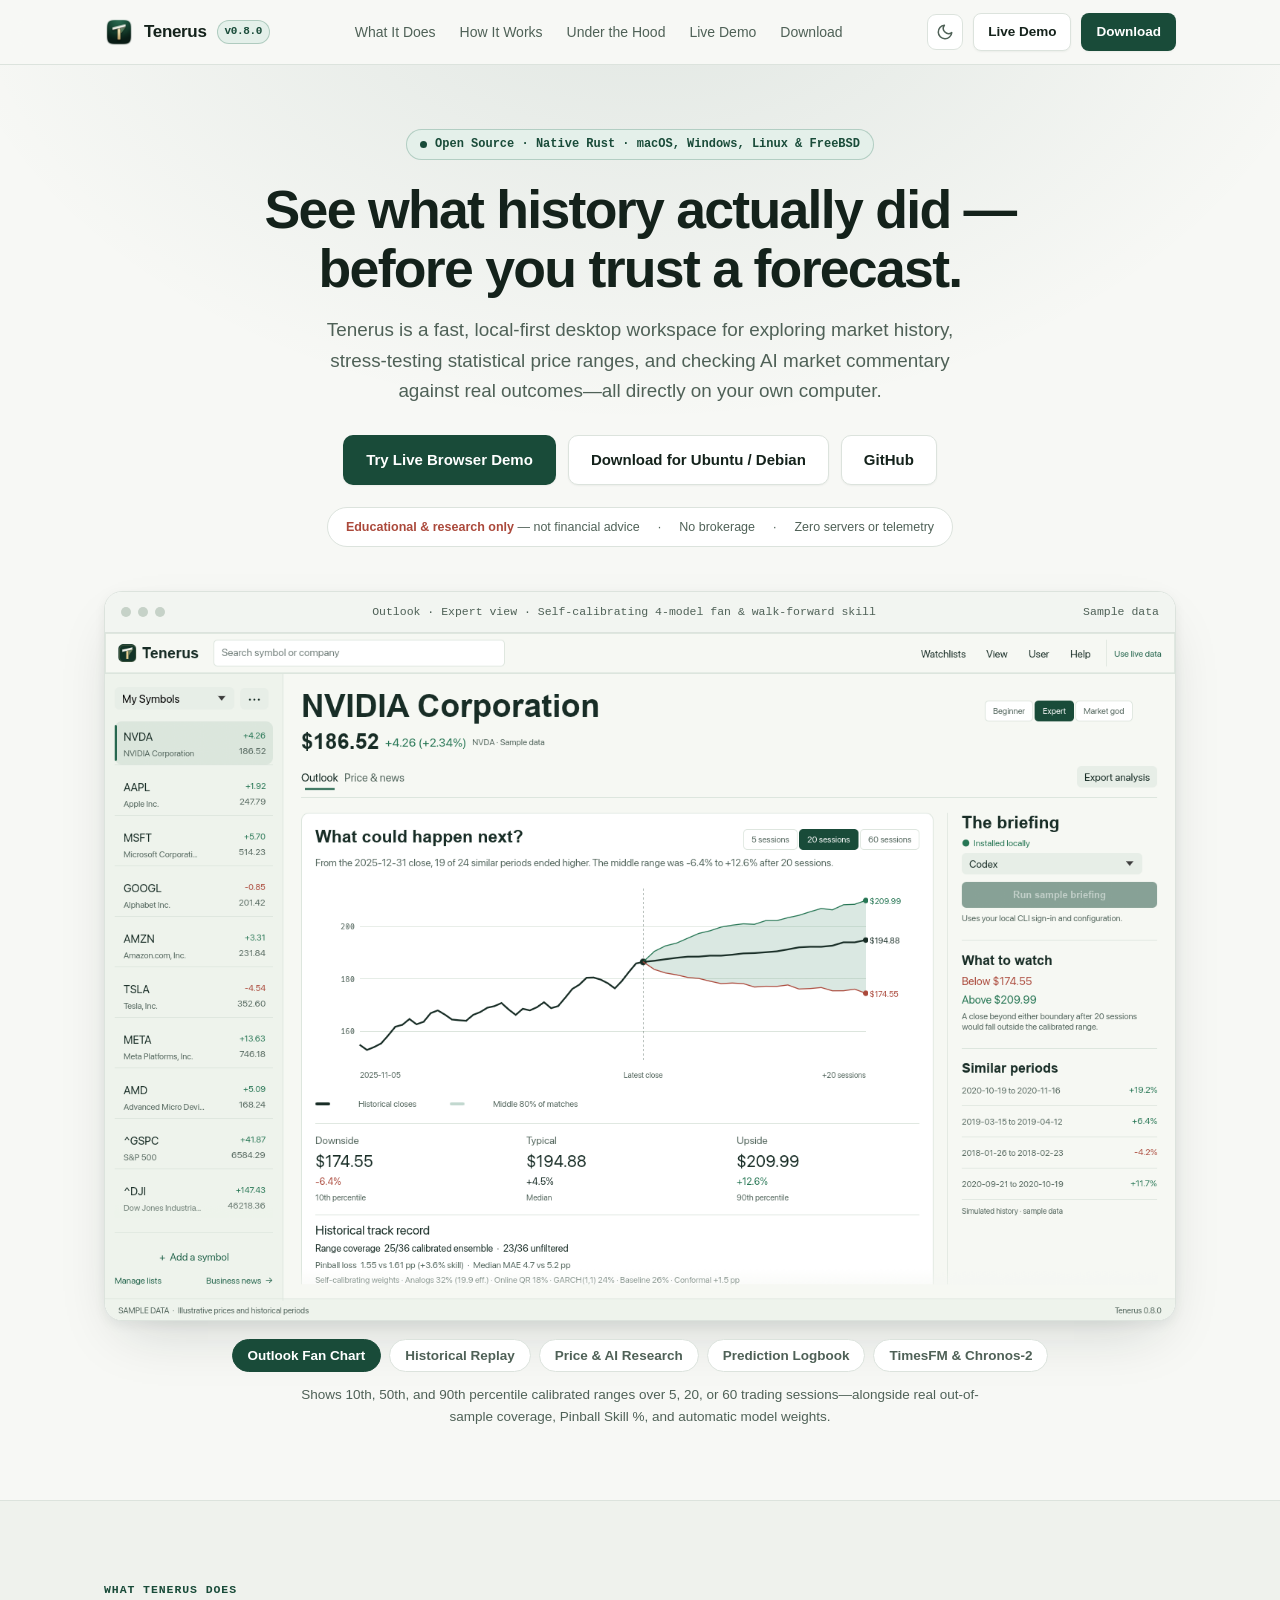
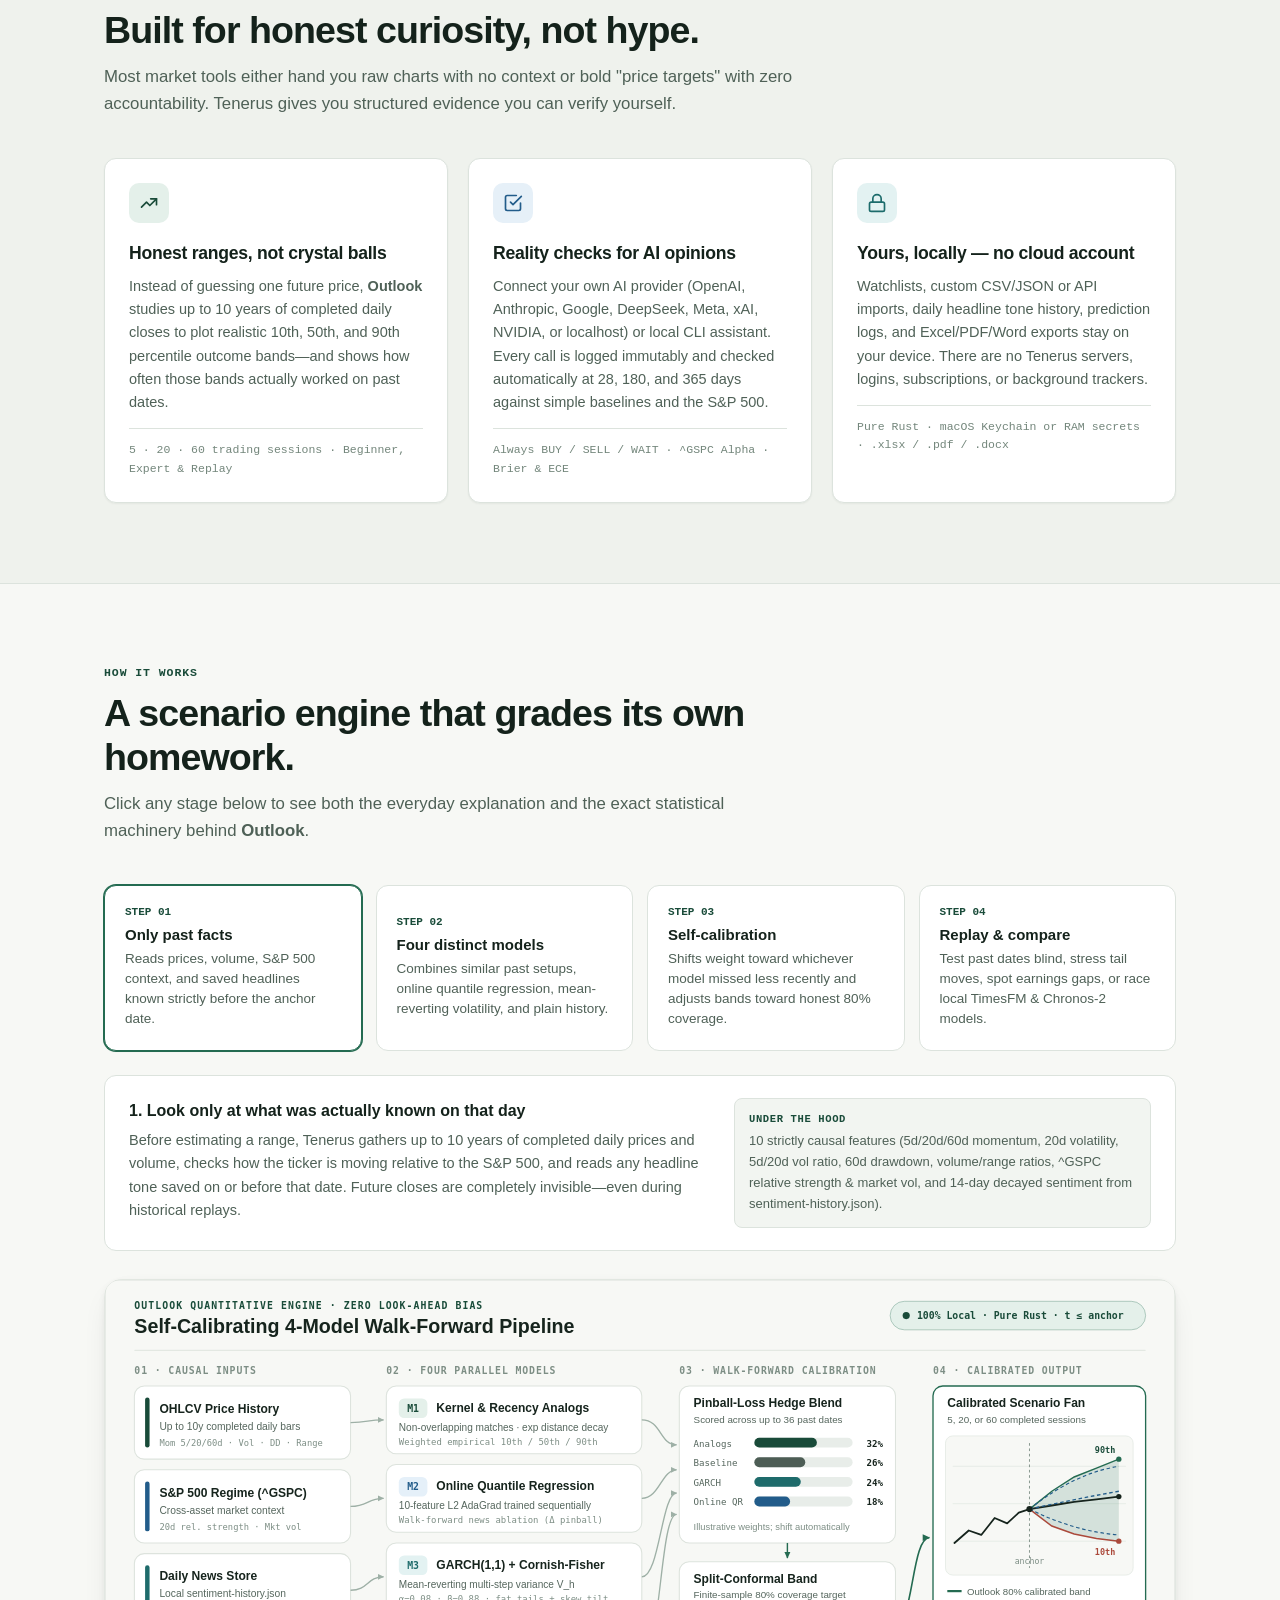
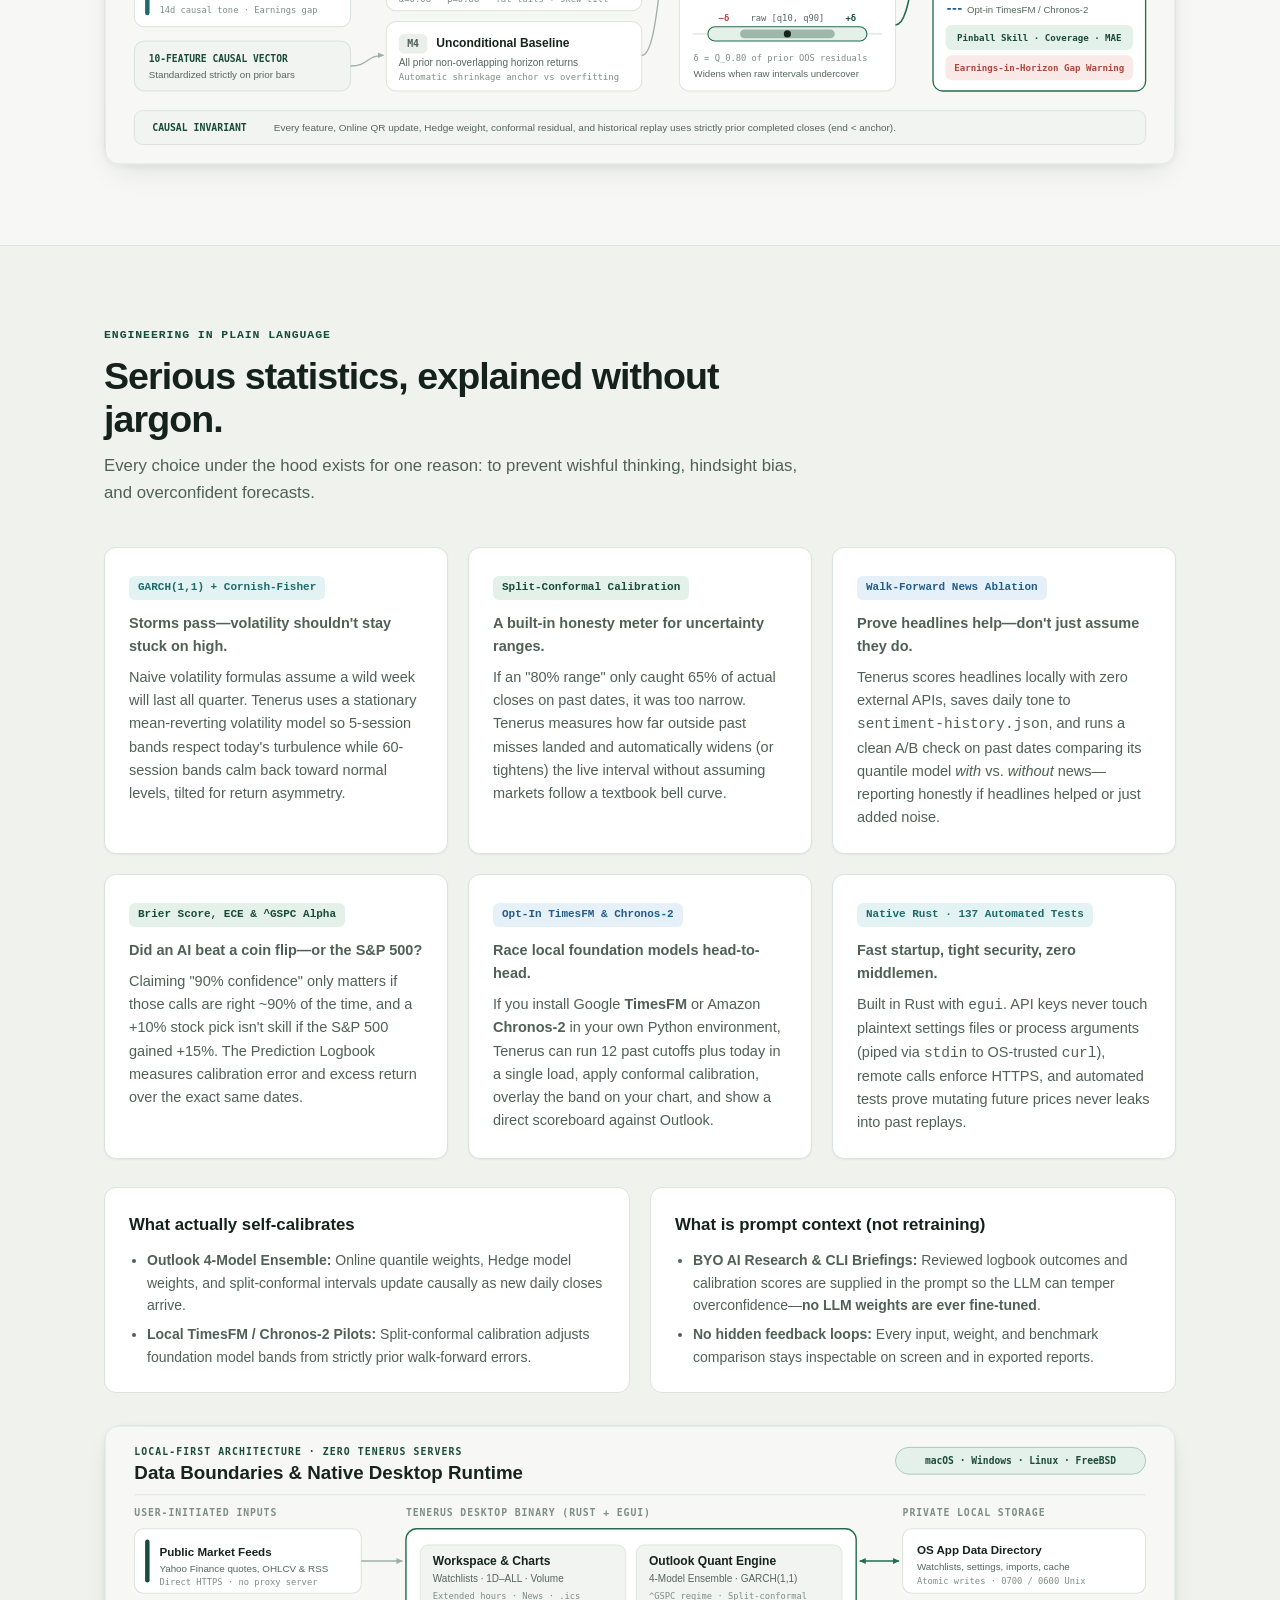
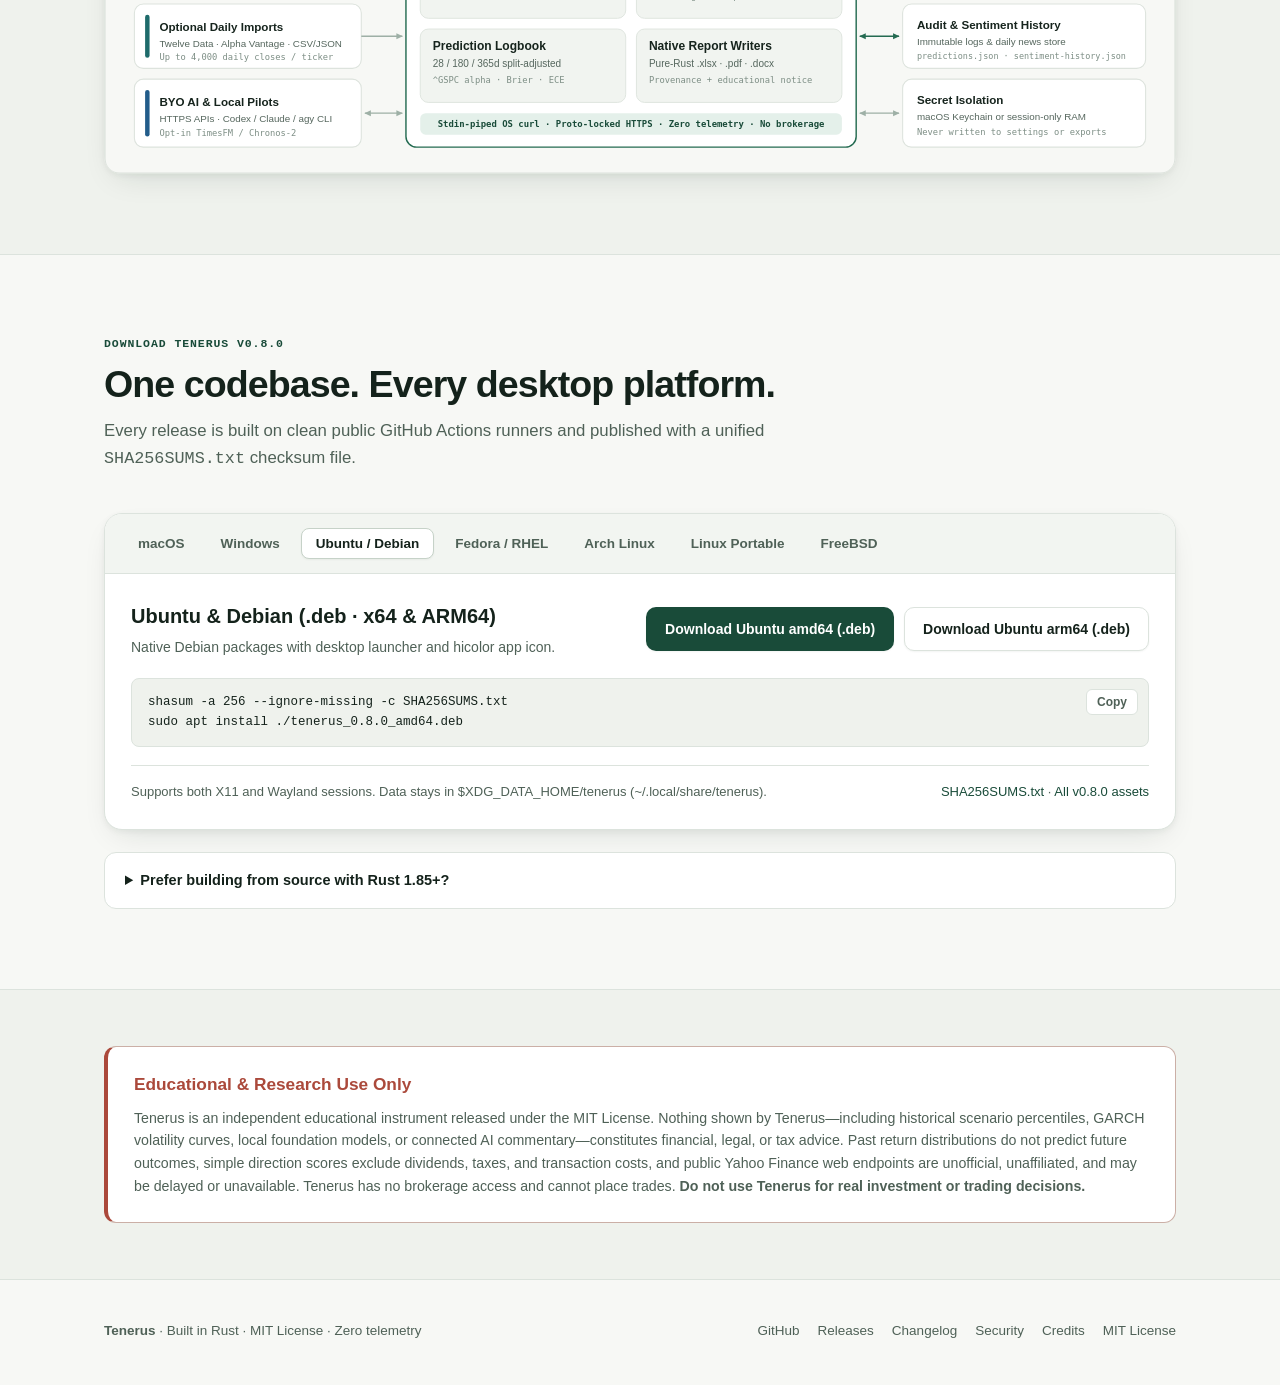
==== commit 6c7f064a: "Add interactive mobile-friendly browser demo running the exact v0.8.0 4-model engine" ====
--- a/docs/index.html
+++ b/docs/index.html
@@ -39,12 +39,13 @@
         <a href="#what-it-does">What It Does</a>
         <a href="#how-it-works">How It Works</a>
         <a href="#engineering">Under the Hood</a>
+        <a href="demo.html">Live Demo</a>
         <a href="#download">Download</a>
       </nav>
 
       <div class="nav-actions">
         <button id="theme-toggle" class="icon-btn" type="button" aria-label="Toggle color theme" title="Toggle color theme"></button>
-        <a class="btn btn-secondary btn-sm nav-github" href="https://github.com/bnelabs/tenerus" target="_blank" rel="noopener">GitHub</a>
+        <a class="btn btn-secondary btn-sm nav-github" href="demo.html">Live Demo</a>
         <a class="btn btn-primary btn-sm" href="#download">Download</a>
       </div>
     </div>
@@ -64,8 +65,9 @@
             Tenerus is a fast, local-first desktop workspace for exploring market history, stress-testing statistical price ranges, and checking AI market commentary against real outcomes—all directly on your own computer.
           </p>
           <div class="hero-actions">
-            <a id="hero-download-cta" class="btn btn-primary btn-lg" href="#download">Download Tenerus v0.8.0</a>
-            <a class="btn btn-secondary btn-lg" href="https://github.com/bnelabs/tenerus" target="_blank" rel="noopener">Browse Source on GitHub</a>
+            <a class="btn btn-primary btn-lg" href="demo.html">Try Live Browser Demo</a>
+            <a id="hero-download-cta" class="btn btn-secondary btn-lg" href="#download">Download Tenerus v0.8.0</a>
+            <a class="btn btn-secondary btn-lg" href="https://github.com/bnelabs/tenerus" target="_blank" rel="noopener">GitHub</a>
           </div>
           <div class="trust-strip" role="note">
             <span><strong>Educational &amp; research only</strong> — not financial advice</span>
